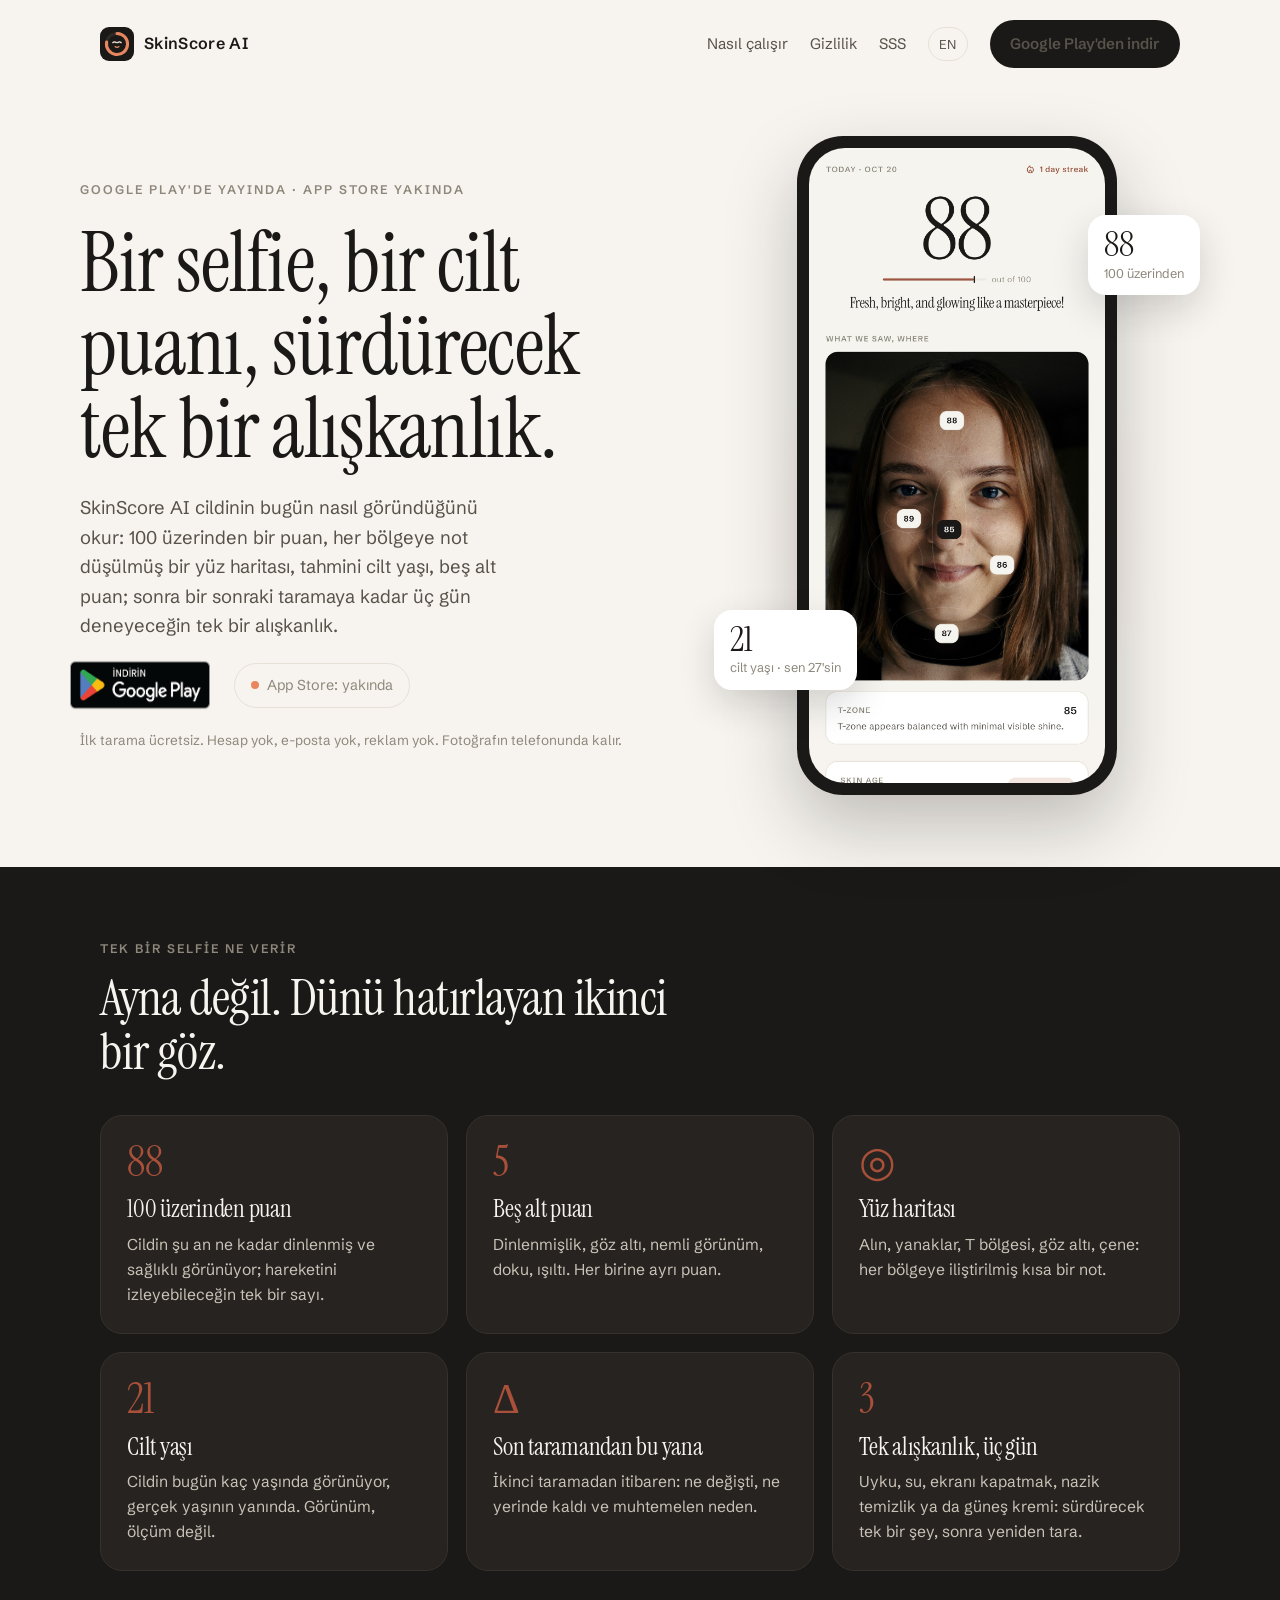
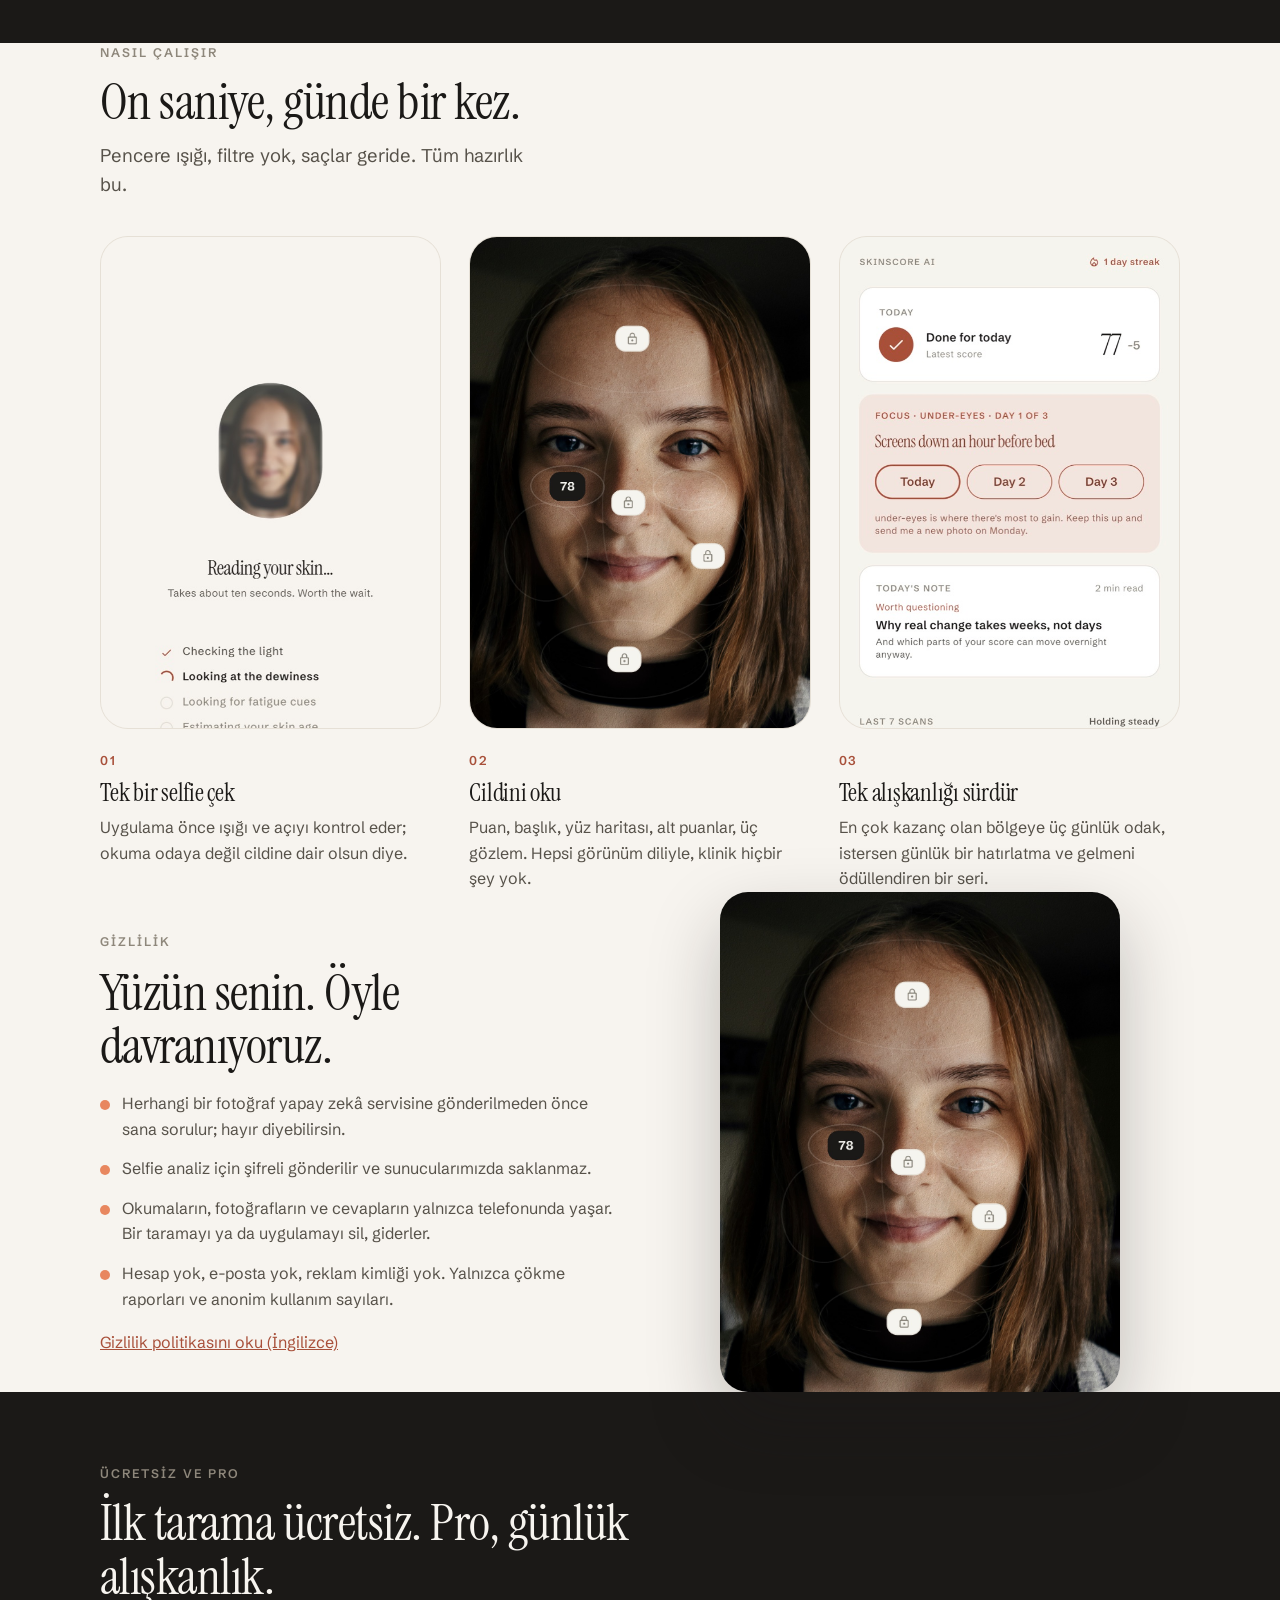
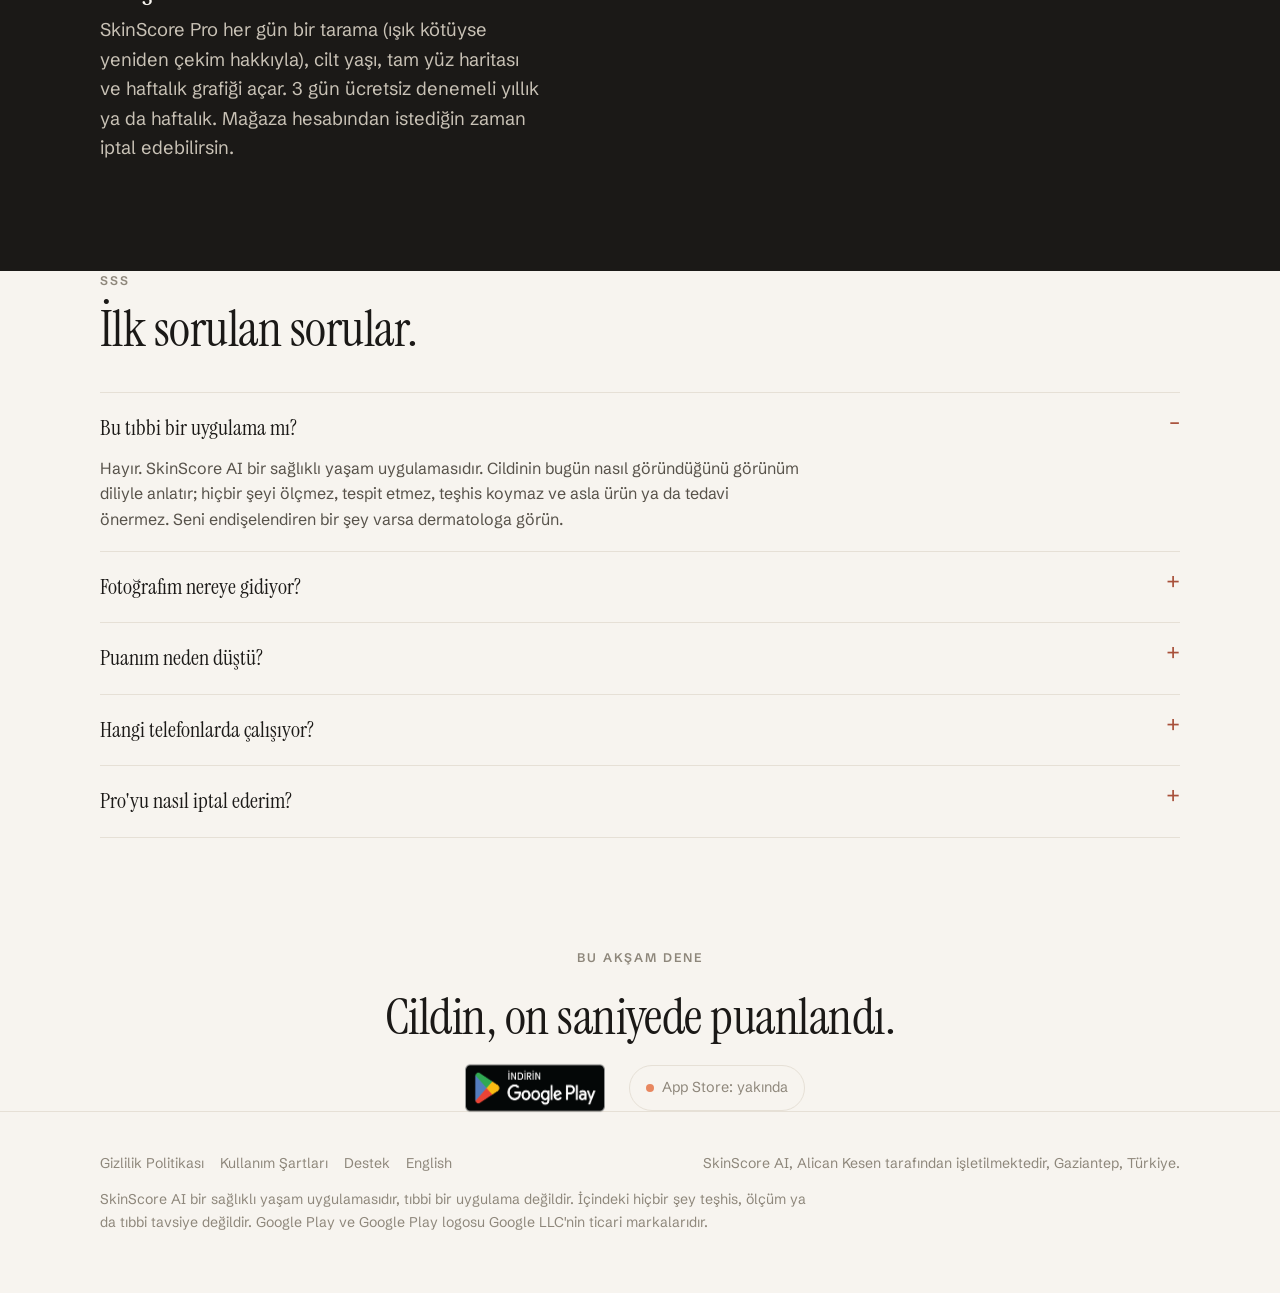
==== tr/index.html @ d4ae793d "A real landing page for skinscoreai.app, in English and Turkish Hero with the live result page scrol" ====
<!doctype html>
<html lang="tr">
<head>
<meta charset="utf-8">
<meta name="viewport" content="width=device-width,initial-scale=1">
<title>SkinScore AI · Bir selfie, bir cilt puanı, sürdürecek tek bir alışkanlık</title>
<meta name="description" content="SkinScore AI tek bir selfie'den cildinin bugün nasıl göründüğünü okur: 100 üzerinden puan, yüz haritası, cilt yaşı, beş alt puan ve üç gün sürdürecek tek bir alışkanlık. Google Play'de ücretsiz.">
<link rel="canonical" href="https://skinscoreai.app/tr/">
<link rel="alternate" hreflang="en" href="https://skinscoreai.app/">
<link rel="alternate" hreflang="tr" href="https://skinscoreai.app/tr/">
<link rel="icon" href="../assets/icon.svg" type="image/svg+xml">
<link rel="apple-touch-icon" href="../assets/icon-512.png">
<meta property="og:type" content="website">
<meta property="og:title" content="SkinScore AI · Cildin, yapay zekâ ile puanlandı">
<meta property="og:description" content="Bir selfie, on saniye: cildinin bugün nasıl göründüğüne bir puan, bir yüz haritası ve üç günlük tek bir alışkanlık. Google Play'de ücretsiz.">
<meta property="og:image" content="https://skinscoreai.app/assets/og.png">
<meta property="og:url" content="https://skinscoreai.app/tr/">
<meta name="twitter:card" content="summary_large_image">
<link rel="preconnect" href="https://fonts.googleapis.com">
<link rel="preconnect" href="https://fonts.gstatic.com" crossorigin>
<link href="https://fonts.googleapis.com/css2?family=Instrument+Serif&family=Schibsted+Grotesk:wght@400;500;600&display=swap" rel="stylesheet">
<link rel="stylesheet" href="../site.css">
</head>
<body>
<header class="wrap">
  <nav class="nav">
    <a class="brand" href="./"><img src="../assets/icon.svg" alt="" width="34" height="34">SkinScore AI</a>
    <div class="nav-links">
      <a href="#how">Nasıl çalışır</a>
      <a href="#privacy">Gizlilik</a>
      <a href="#faq">SSS</a>
      <a class="lang" href="../">EN</a>
      <a class="btn" href="https://play.google.com/store/apps/details?id=com.apprange.skinscore&hl=tr">Google Play'den indir</a>
    </div>
  </nav>
</header>

<main>
  <section class="wrap hero">
    <div class="copy">
      <span class="eyebrow">Google Play'de yayında · App Store yakında</span>
      <h1>Bir selfie, bir cilt puanı, sürdürecek tek bir alışkanlık.</h1>
      <p class="lede">SkinScore AI cildinin bugün nasıl göründüğünü okur: 100 üzerinden bir puan, her bölgeye not düşülmüş bir yüz haritası, tahmini cilt yaşı, beş alt puan; sonra bir sonraki taramaya kadar üç gün deneyeceğin tek bir alışkanlık.</p>
      <div class="stores">
        <a class="play" href="https://play.google.com/store/apps/details?id=com.apprange.skinscore&hl=tr"><img src="../assets/google-play-badge-tr.png" alt="Google Play'den alın" height="62"></a>
        <span class="pill">App Store: yakında</span>
      </div>
      <p class="hero-note">İlk tarama ücretsiz. Hesap yok, e-posta yok, reklam yok. Fotoğrafın telefonunda kalır.</p>
    </div>
    <div class="stage">
      <div class="glow"></div>
      <div class="phone"><div class="screen scroll"><img src="../assets/result-en.jpg" alt="SkinScore AI sonucu: 88 puan, yüz haritası, cilt yaşı, beş alt puan ve üç günlük odak planı" width="1080" height="4251"></div></div>
      <div class="chip a"><b>88</b>100 üzerinden</div>
      <div class="chip b"><b>21</b>cilt yaşı · sen 27'sin</div>
    </div>
  </section>

  <section class="band">
    <div class="wrap">
      <div class="sec-head">
        <span class="eyebrow">Tek bir selfie ne verir</span>
        <h2>Ayna değil. Dünü hatırlayan ikinci bir göz.</h2>
      </div>
      <div class="grid three">
        <div class="card"><div class="n">88</div><h3>100 üzerinden puan</h3><p>Cildin şu an ne kadar dinlenmiş ve sağlıklı görünüyor; hareketini izleyebileceğin tek bir sayı.</p></div>
        <div class="card"><div class="n">5</div><h3>Beş alt puan</h3><p>Dinlenmişlik, göz altı, nemli görünüm, doku, ışıltı. Her birine ayrı puan.</p></div>
        <div class="card"><div class="n">◎</div><h3>Yüz haritası</h3><p>Alın, yanaklar, T bölgesi, göz altı, çene: her bölgeye iliştirilmiş kısa bir not.</p></div>
        <div class="card"><div class="n">21</div><h3>Cilt yaşı</h3><p>Cildin bugün kaç yaşında görünüyor, gerçek yaşının yanında. Görünüm, ölçüm değil.</p></div>
        <div class="card"><div class="n">Δ</div><h3>Son taramandan bu yana</h3><p>İkinci taramadan itibaren: ne değişti, ne yerinde kaldı ve muhtemelen neden.</p></div>
        <div class="card"><div class="n">3</div><h3>Tek alışkanlık, üç gün</h3><p>Uyku, su, ekranı kapatmak, nazik temizlik ya da güneş kremi: sürdürecek tek bir şey, sonra yeniden tara.</p></div>
      </div>
    </div>
  </section>

  <section class="wrap" id="how">
    <div class="sec-head">
      <span class="eyebrow">Nasıl çalışır</span>
      <h2>On saniye, günde bir kez.</h2>
      <p class="lede">Pencere ışığı, filtre yok, saçlar geride. Tüm hazırlık bu.</p>
    </div>
    <div class="steps">
      <div class="step"><div class="shot"><img class="raw" src="../assets/analyzing-en.jpg" alt="Analiz ekranı"></div><span class="k">01</span><h3>Tek bir selfie çek</h3><p>Uygulama önce ışığı ve açıyı kontrol eder; okuma odaya değil cildine dair olsun diye.</p></div>
      <div class="step"><div class="shot"><img src="../assets/facemap-tr.jpg" alt="Her bölgeye puan iliştirilmiş yüz haritası"></div><span class="k">02</span><h3>Cildini oku</h3><p>Puan, başlık, yüz haritası, alt puanlar, üç gözlem. Hepsi görünüm diliyle, klinik hiçbir şey yok.</p></div>
      <div class="step"><div class="shot"><img class="raw" src="../assets/today-tr.jpg" alt="Taramadan sonra Bugün sayfası: günlük dürtme ve üç günlük odak planı"></div><span class="k">03</span><h3>Tek alışkanlığı sürdür</h3><p>En çok kazanç olan bölgeye üç günlük odak, istersen günlük bir hatırlatma ve gelmeni ödüllendiren bir seri.</p></div>
    </div>
  </section>

  <section class="wrap" id="privacy">
    <div class="facts">
      <div>
        <span class="eyebrow">Gizlilik</span>
        <h2 style="margin-top:12px">Yüzün senin. Öyle davranıyoruz.</h2>
        <ul>
          <li>Herhangi bir fotoğraf yapay zekâ servisine gönderilmeden önce sana sorulur; hayır diyebilirsin.</li>
          <li>Selfie analiz için şifreli gönderilir ve sunucularımızda saklanmaz.</li>
          <li>Okumaların, fotoğrafların ve cevapların yalnızca telefonunda yaşar. Bir taramayı ya da uygulamayı sil, giderler.</li>
          <li>Hesap yok, e-posta yok, reklam kimliği yok. Yalnızca çökme raporları ve anonim kullanım sayıları.</li>
        </ul>
        <p style="margin-top:18px"><a href="../privacy">Gizlilik politikasını oku (İngilizce)</a></p>
      </div>
      <img class="facemap" src="../assets/facemap-tr.jpg" alt="" width="1134" height="1421" loading="lazy">
    </div>
  </section>

  <section class="band">
    <div class="wrap">
      <div class="sec-head">
        <span class="eyebrow">Ücretsiz ve Pro</span>
        <h2>İlk tarama ücretsiz. Pro, günlük alışkanlık.</h2>
        <p class="lede">SkinScore Pro her gün bir tarama (ışık kötüyse yeniden çekim hakkıyla), cilt yaşı, tam yüz haritası ve haftalık grafiği açar. 3 gün ücretsiz denemeli yıllık ya da haftalık. Mağaza hesabından istediğin zaman iptal edebilirsin.</p>
      </div>
    </div>
  </section>

  <section class="wrap" id="faq">
    <div class="sec-head"><span class="eyebrow">SSS</span><h2>İlk sorulan sorular.</h2></div>
    <details open><summary>Bu tıbbi bir uygulama mı?</summary><p>Hayır. SkinScore AI bir sağlıklı yaşam uygulamasıdır. Cildinin bugün nasıl göründüğünü görünüm diliyle anlatır; hiçbir şeyi ölçmez, tespit etmez, teşhis koymaz ve asla ürün ya da tedavi önermez. Seni endişelendiren bir şey varsa dermatologa görün.</p></details>
    <details><summary>Fotoğrafım nereye gidiyor?</summary><p>Onay verdikten sonra sunucumuza şifreli gönderilir, okuma için yapay zekâ modeline iletilir ve silinir. Yalnızca telefonunda kalır. Hesap olmadığı için hiçbir şey adına bağlı değildir.</p></details>
    <details><summary>Puanım neden düştü?</summary><p>Genellikle ışık. Loş bir oda, sarı bir lamba ya da bir filtre, cildin okunuşunu bir gecelik uykudan daha çok değiştirir. Uygulama ışık kötüyse söyler, Pro yeniden çekmene izin verir. Onun dışında puanı en çok oynatan üç şey uyku, su ve yatmadan önce ekran.</p></details>
    <details><summary>Hangi telefonlarda çalışıyor?</summary><p>Android 7.0 ve üzeri, şu an Google Play'de. iPhone sürümü App Store incelemesinde.</p></details>
    <details><summary>Pro'yu nasıl iptal ederim?</summary><p>Diğer abonelikler gibi Google Play ya da App Store abonelikler sayfasından. Dönem bitmeden en az 24 saat önce iptal edersen bir daha ücret alınmaz.</p></details>
  </section>

  <section class="wrap cta">
    <span class="eyebrow">Bu akşam dene</span>
    <h2>Cildin, on saniyede puanlandı.</h2>
    <div class="stores">
      <a class="play" href="https://play.google.com/store/apps/details?id=com.apprange.skinscore&hl=tr"><img src="../assets/google-play-badge-tr.png" alt="Google Play'den alın" height="62"></a>
      <span class="pill">App Store: yakında</span>
    </div>
  </section>
</main>

<footer>
  <div class="wrap">
    <div class="foot">
      <div><a href="../privacy">Gizlilik Politikası</a><a href="../terms">Kullanım Şartları</a><a href="mailto:942alicankesen@gmail.com">Destek</a><a href="../">English</a></div>
      <div>SkinScore AI, Alican Kesen tarafından işletilmektedir, Gaziantep, Türkiye.</div>
    </div>
    <p class="disclaimer">SkinScore AI bir sağlıklı yaşam uygulamasıdır, tıbbi bir uygulama değildir. İçindeki hiçbir şey teşhis, ölçüm ya da tıbbi tavsiye değildir. Google Play ve Google Play logosu Google LLC'nin ticari markalarıdır.</p>
  </div>
</footer>
</body>
</html>
---- site.css ----
:root{
  --paper:#F7F4EF;--paper2:#EFEAE2;--ink:#1B1917;--ink2:#57524A;--mute:#8E877B;--line:#E6E0D6;
  --clay:#A8503A;--clay2:#E8875F;--claysoft:#F3E5DF;--card:#FFFFFF;
  --serif:"Instrument Serif",Georgia,"Times New Roman",serif;
  --sans:"Schibsted Grotesk",-apple-system,"Helvetica Neue",Arial,sans-serif;
}
*{box-sizing:border-box}
html{scroll-behavior:smooth}
body{margin:0;overflow-x:hidden;background:var(--paper);color:var(--ink);font:16px/1.6 var(--sans);-webkit-font-smoothing:antialiased}
img{max-width:100%;display:block}
a{color:var(--clay)}
h1,h2,h3{font-family:var(--serif);font-weight:400;letter-spacing:-.01em;margin:0}
h1{font-size:clamp(2.6rem,7vw,5.2rem);line-height:1.0}
h2{font-size:clamp(2rem,4.5vw,3.2rem);line-height:1.05}
h3{font-size:1.55rem;line-height:1.15}
p{margin:0}
.wrap{max-width:1120px;margin:0 auto;padding:0 20px}
.eyebrow{font-size:.78rem;font-weight:600;letter-spacing:.16em;text-transform:uppercase;color:var(--mute)}
.lede{font-size:1.15rem;color:var(--ink2);max-width:40ch}

/* nav */
.nav{display:flex;align-items:center;justify-content:space-between;gap:16px;padding:20px 0}
.brand{display:flex;align-items:center;gap:10px;text-decoration:none;color:var(--ink);font-weight:600;letter-spacing:.02em}
.brand img{width:34px;height:34px;border-radius:9px}
.nav-links{display:flex;gap:22px;align-items:center;font-size:.95rem}
.nav-links a{color:var(--ink2);text-decoration:none}
.nav-links a:hover{color:var(--clay)}
.lang{font-size:.8rem;letter-spacing:.08em;color:var(--mute);text-decoration:none;border:1px solid var(--line);padding:6px 10px;border-radius:999px}
.btn{display:inline-block;padding:12px 20px;border-radius:999px;background:var(--ink);color:var(--paper);text-decoration:none;font-weight:600;font-size:.95rem;white-space:nowrap}
.btn:hover{background:#2E2A26}
@media (max-width:720px){.nav-links a:not(.btn){display:none}.btn{padding:10px 16px;font-size:.88rem}}

/* hero */
.hero{display:grid;grid-template-columns:1.1fr .9fr;gap:40px;align-items:center;padding:48px 0 72px}
.hero .copy{display:flex;flex-direction:column;gap:22px}
.stores{display:flex;align-items:center;gap:14px;flex-wrap:wrap}
.stores .play img{height:62px;width:auto;margin:-10px}
.pill{display:inline-flex;align-items:center;gap:8px;padding:10px 16px;border:1px solid var(--line);border-radius:999px;color:var(--mute);font-size:.9rem;background:var(--paper)}
.pill::before{content:"";width:8px;height:8px;border-radius:50%;background:var(--clay2)}
.hero-note{font-size:.85rem;color:var(--mute)}
.stage{position:relative;display:flex;justify-content:center}
.glow{position:absolute;inset:10% -10% -10%;background:radial-gradient(closest-side,var(--claysoft),transparent 70%);z-index:0}
.phone{position:relative;z-index:1;width:min(320px,80vw);padding:12px;background:var(--ink);border-radius:46px;box-shadow:0 30px 70px rgba(27,25,23,.25)}
.screen{border-radius:36px;overflow:hidden;background:var(--paper);aspect-ratio:9/19.3}
.screen img{width:100%;height:auto}
.screen.scroll img{animation:scroll 18s ease-in-out infinite alternate}
@keyframes scroll{0%,12%{transform:none}100%{transform:translateY(calc(-100% + 690px))}}
@media (prefers-reduced-motion:reduce){.screen.scroll img{animation:none}}
.chip{position:absolute;z-index:2;background:var(--card);border-radius:18px;padding:12px 16px;box-shadow:0 14px 36px rgba(27,25,23,.16);font-size:.8rem;color:var(--mute)}
.chip b{display:block;font-family:var(--serif);font-size:2.2rem;line-height:1;color:var(--ink);font-weight:400}
.chip.a{right:0;top:12%}.chip.b{left:0;bottom:16%}
@media (max-width:860px){.hero{grid-template-columns:1fr;padding-top:24px}.stage{margin-top:16px}.chip.a{right:4px}.chip.b{left:4px}}

/* sections */
section{padding:72px 0}
.sec-head{display:flex;flex-direction:column;gap:12px;max-width:62ch;margin-bottom:36px}
.grid{display:grid;gap:18px}
.grid.three{grid-template-columns:repeat(3,1fr)}
.grid.two{grid-template-columns:repeat(2,1fr)}
@media (max-width:860px){.grid.three,.grid.two{grid-template-columns:1fr}}
.card{background:var(--card);border:1px solid var(--line);border-radius:22px;padding:26px}
.card .n{font-family:var(--serif);font-size:2.6rem;line-height:1;color:var(--clay)}
.card h3{margin:12px 0 8px}
.card p{color:var(--ink2);font-size:.98rem}
.band{background:var(--ink);color:var(--paper)}
.band .card{background:#262320;border-color:#36312C}
.band .card p,.band .lede{color:#C9C2B6}
.band .eyebrow{color:#8E877B}
.band a{color:var(--clay2)}

/* steps */
.steps{display:grid;grid-template-columns:repeat(3,1fr);gap:28px}
@media (max-width:860px){.steps{grid-template-columns:1fr}}
.step .shot{border-radius:28px;overflow:hidden;border:1px solid var(--line);background:var(--paper2);aspect-ratio:9/13;margin-bottom:18px}
.step .shot img{width:100%;height:100%;object-fit:cover;object-position:top}
.step .shot img.raw{height:auto;margin-top:calc(-100% * 180 / 1290)}
.step .k{font-size:.8rem;font-weight:600;letter-spacing:.14em;color:var(--clay)}
.step h3{margin:6px 0 8px}
.step p{color:var(--ink2)}

/* facts & faq */
.facts{display:grid;grid-template-columns:1fr 1fr;gap:40px;align-items:center}
@media (max-width:860px){.facts{grid-template-columns:1fr}}
.facts ul{list-style:none;padding:0;margin:18px 0 0;display:grid;gap:14px}
.facts li{display:flex;gap:12px;color:var(--ink2)}
.facts li::before{content:"";flex:0 0 10px;height:10px;margin-top:9px;border-radius:50%;background:var(--clay2)}
.facemap{width:min(100%,400px);height:auto;aspect-ratio:4/5;object-fit:cover;justify-self:center;border-radius:28px;box-shadow:0 30px 70px rgba(27,25,23,.25)}
details{border-top:1px solid var(--line);padding:18px 0}
details:last-of-type{border-bottom:1px solid var(--line)}
summary{cursor:pointer;font-family:var(--serif);font-size:1.35rem;list-style:none;display:flex;justify-content:space-between;gap:16px}
summary::-webkit-details-marker{display:none}
summary::after{content:"+";color:var(--clay);font-family:var(--sans);font-size:1.4rem;line-height:1}
details[open] summary::after{content:"–"}
details p{color:var(--ink2);margin-top:10px;max-width:70ch}

/* cta + footer */
.cta{padding-top:110px;text-align:center;display:flex;flex-direction:column;align-items:center;gap:22px}
footer{padding:40px 0 60px;border-top:1px solid var(--line);color:var(--mute);font-size:.88rem}
.foot{display:flex;flex-wrap:wrap;justify-content:space-between;gap:16px}
.foot a{color:var(--mute);text-decoration:none;margin-right:16px}
.foot a:hover{color:var(--clay)}
.disclaimer{margin-top:14px;max-width:80ch}
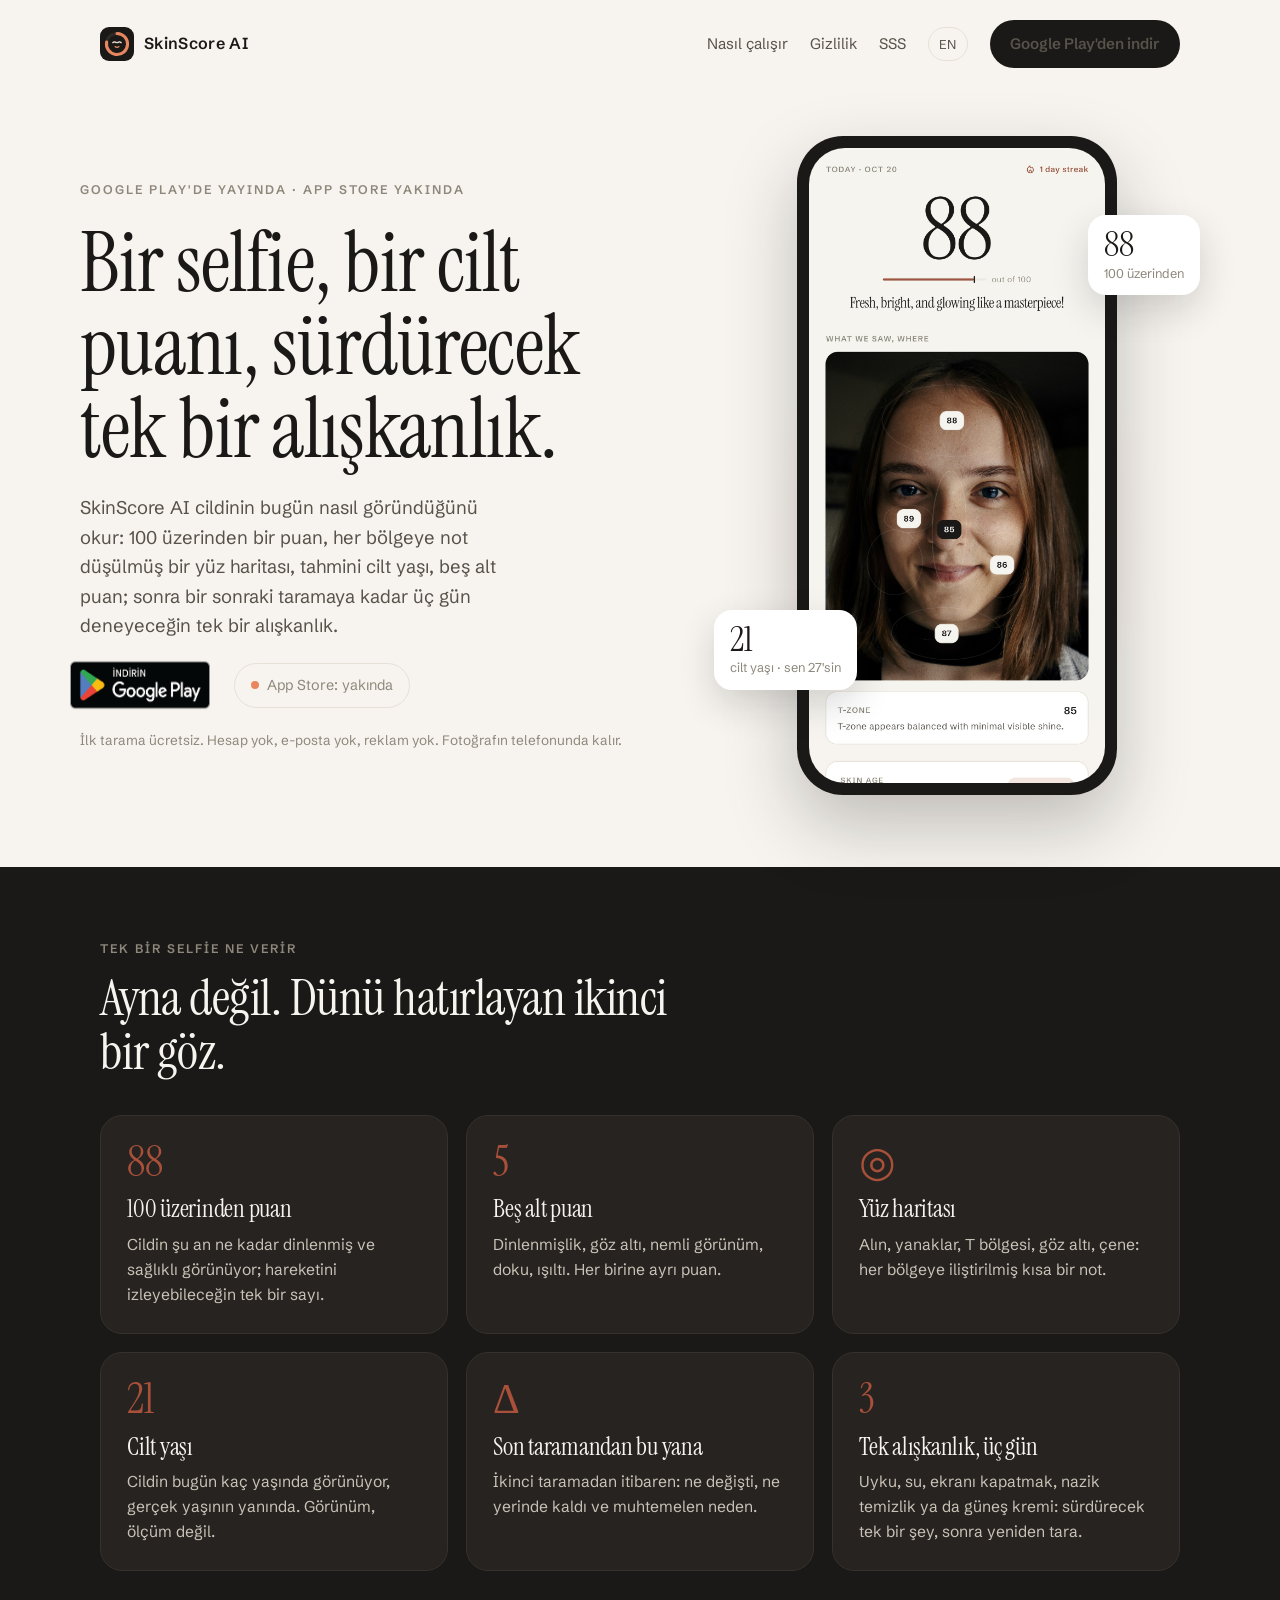
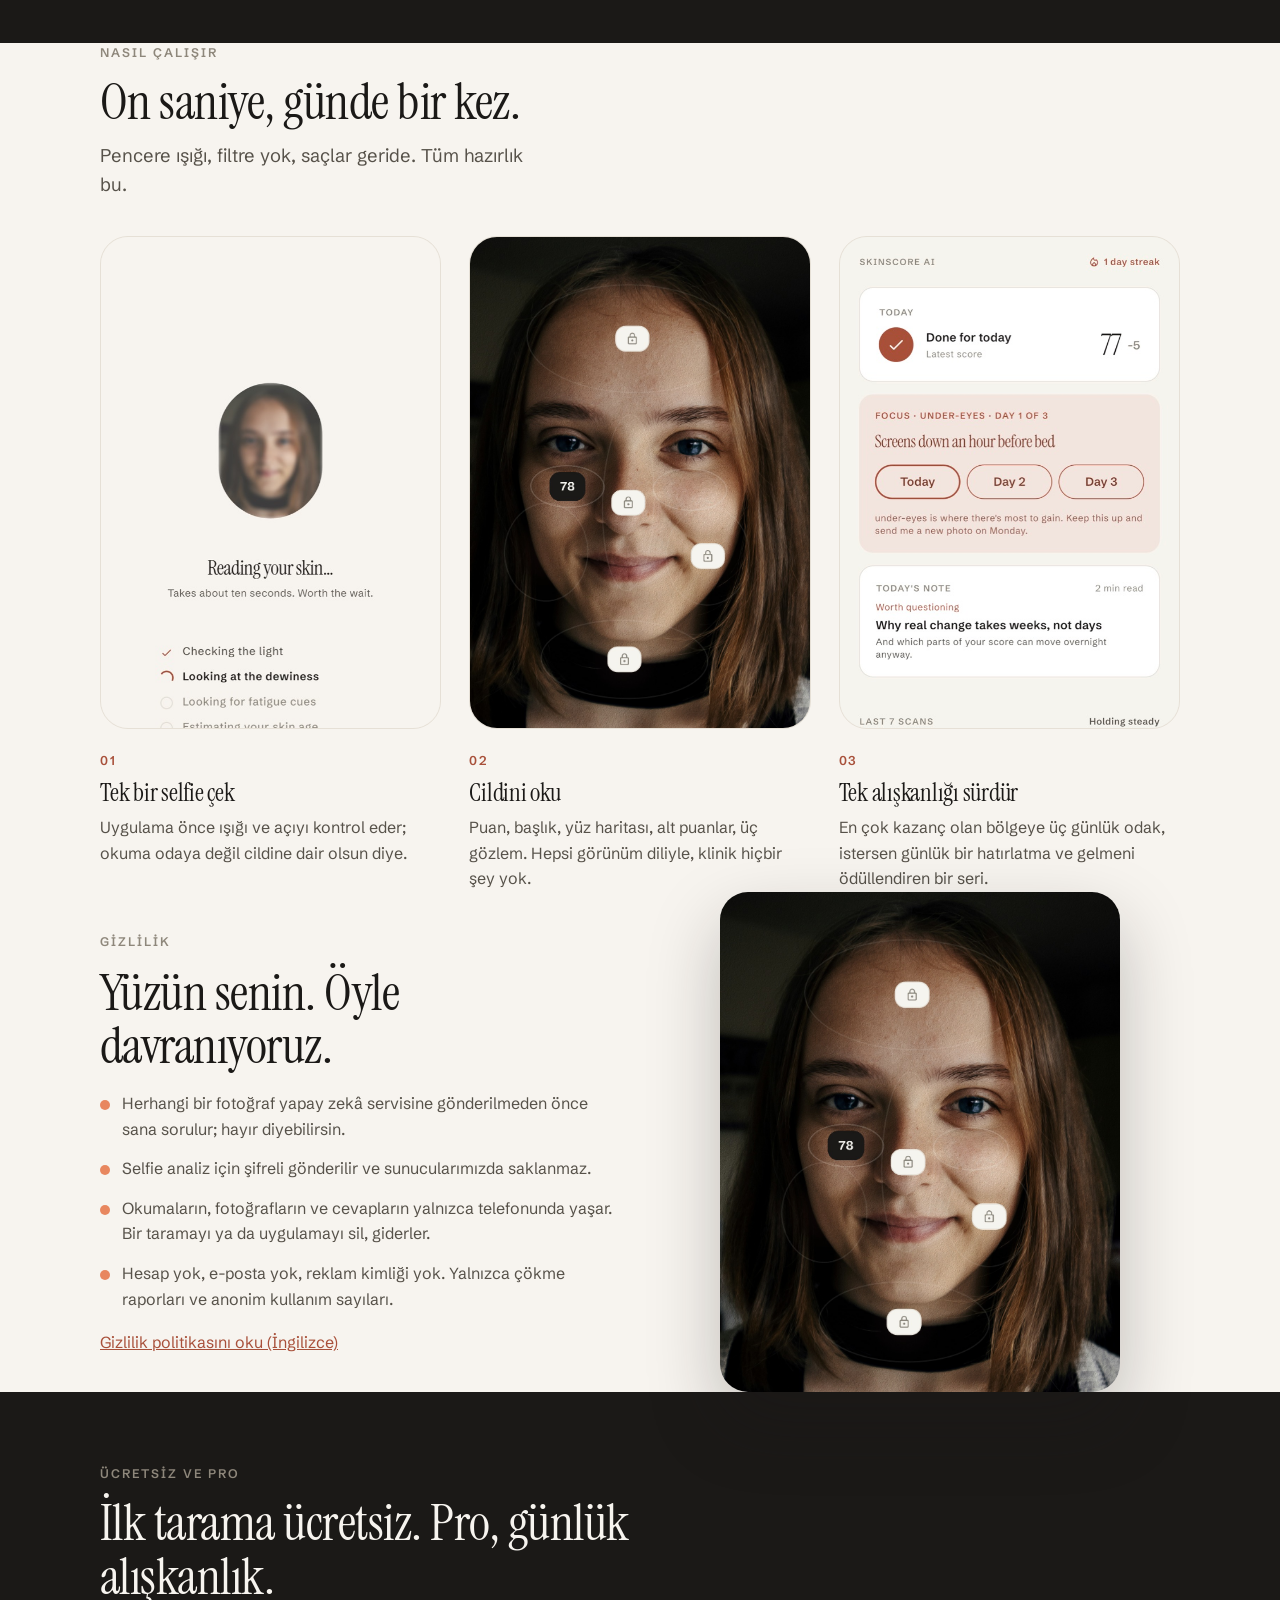
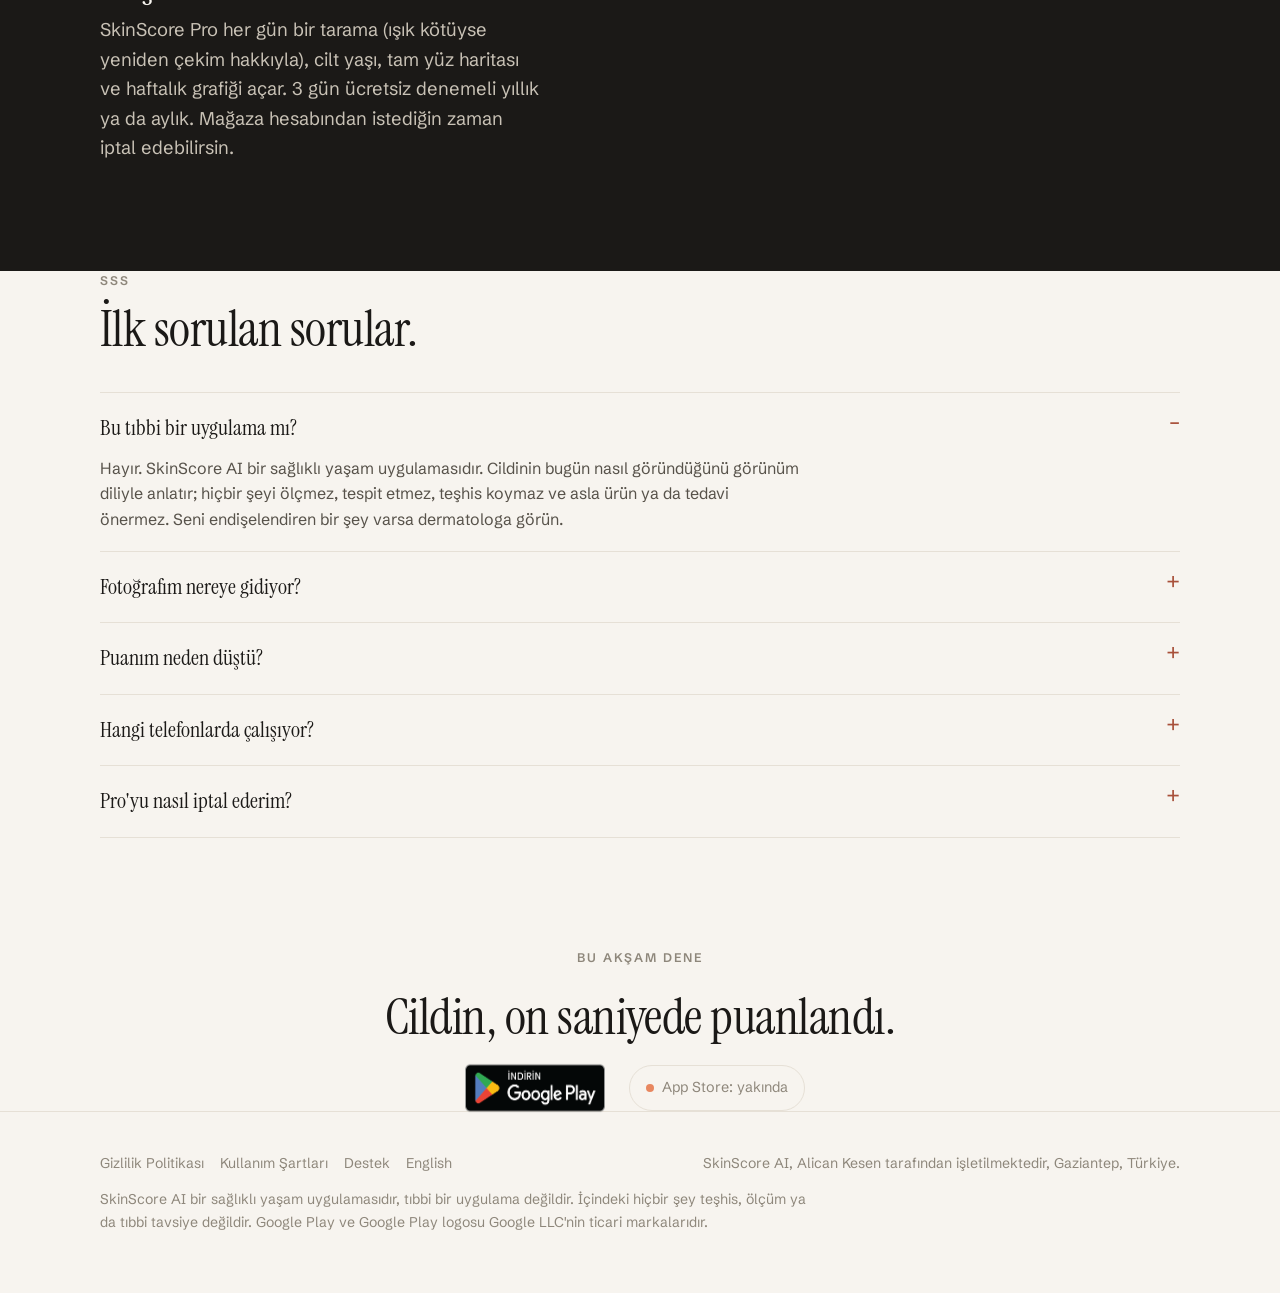
==== commit 5ca60c1a: "Pro is yearly or monthly now Co-Authored-By: Claude Fable 5.1 <noreply@anthropic.com>" ====
--- a/tr/index.html
+++ b/tr/index.html
@@ -30,7 +30,7 @@
       <a href="#privacy">Gizlilik</a>
       <a href="#faq">SSS</a>
       <a class="lang" href="../">EN</a>
-      <a class="btn" href="https://play.google.com/store/apps/details?id=com.apprange.skinscore&hl=tr">Google Play'den indir</a>
+      <a class="btn" href="https://play.google.com/store/apps/details?id=com.apprange.skinscore&hl=tr&amp;referrer=utm_source%3Dskinscoreai.app%26utm_medium%3Dweb%26utm_campaign%3Dlanding">Google Play'den indir</a>
     </div>
   </nav>
 </header>
@@ -42,7 +42,7 @@
       <h1>Bir selfie, bir cilt puanı, sürdürecek tek bir alışkanlık.</h1>
       <p class="lede">SkinScore AI cildinin bugün nasıl göründüğünü okur: 100 üzerinden bir puan, her bölgeye not düşülmüş bir yüz haritası, tahmini cilt yaşı, beş alt puan; sonra bir sonraki taramaya kadar üç gün deneyeceğin tek bir alışkanlık.</p>
       <div class="stores">
-        <a class="play" href="https://play.google.com/store/apps/details?id=com.apprange.skinscore&hl=tr"><img src="../assets/google-play-badge-tr.png" alt="Google Play'den alın" height="62"></a>
+        <a class="play" href="https://play.google.com/store/apps/details?id=com.apprange.skinscore&hl=tr&amp;referrer=utm_source%3Dskinscoreai.app%26utm_medium%3Dweb%26utm_campaign%3Dlanding"><img src="../assets/google-play-badge-tr.png" alt="Google Play'den alın" height="62"></a>
         <span class="pill">App Store: yakında</span>
       </div>
       <p class="hero-note">İlk tarama ücretsiz. Hesap yok, e-posta yok, reklam yok. Fotoğrafın telefonunda kalır.</p>
@@ -107,7 +107,7 @@
       <div class="sec-head">
         <span class="eyebrow">Ücretsiz ve Pro</span>
         <h2>İlk tarama ücretsiz. Pro, günlük alışkanlık.</h2>
-        <p class="lede">SkinScore Pro her gün bir tarama (ışık kötüyse yeniden çekim hakkıyla), cilt yaşı, tam yüz haritası ve haftalık grafiği açar. 3 gün ücretsiz denemeli yıllık ya da haftalık. Mağaza hesabından istediğin zaman iptal edebilirsin.</p>
+        <p class="lede">SkinScore Pro her gün bir tarama (ışık kötüyse yeniden çekim hakkıyla), cilt yaşı, tam yüz haritası ve haftalık grafiği açar. 3 gün ücretsiz denemeli yıllık ya da aylık. Mağaza hesabından istediğin zaman iptal edebilirsin.</p>
       </div>
     </div>
   </section>
@@ -125,7 +125,7 @@
     <span class="eyebrow">Bu akşam dene</span>
     <h2>Cildin, on saniyede puanlandı.</h2>
     <div class="stores">
-      <a class="play" href="https://play.google.com/store/apps/details?id=com.apprange.skinscore&hl=tr"><img src="../assets/google-play-badge-tr.png" alt="Google Play'den alın" height="62"></a>
+      <a class="play" href="https://play.google.com/store/apps/details?id=com.apprange.skinscore&hl=tr&amp;referrer=utm_source%3Dskinscoreai.app%26utm_medium%3Dweb%26utm_campaign%3Dlanding"><img src="../assets/google-play-badge-tr.png" alt="Google Play'den alın" height="62"></a>
       <span class="pill">App Store: yakında</span>
     </div>
   </section>
